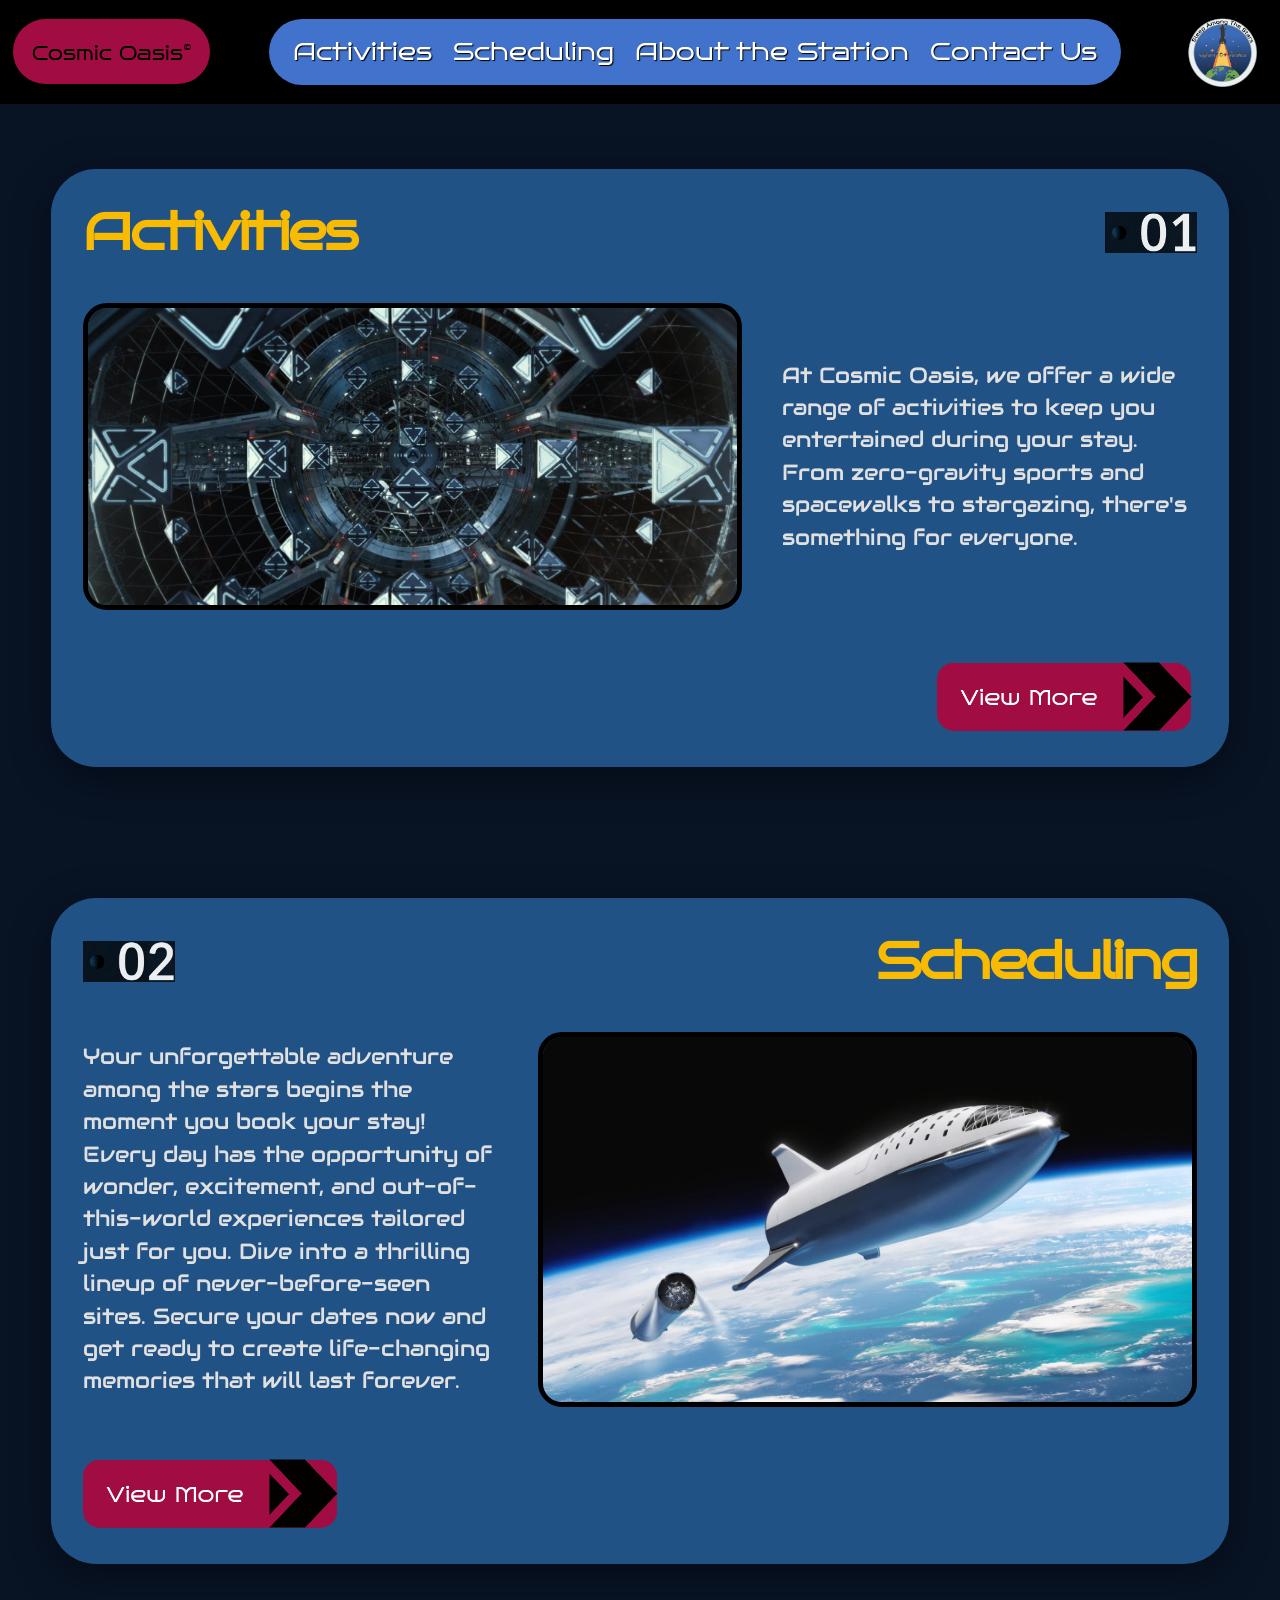
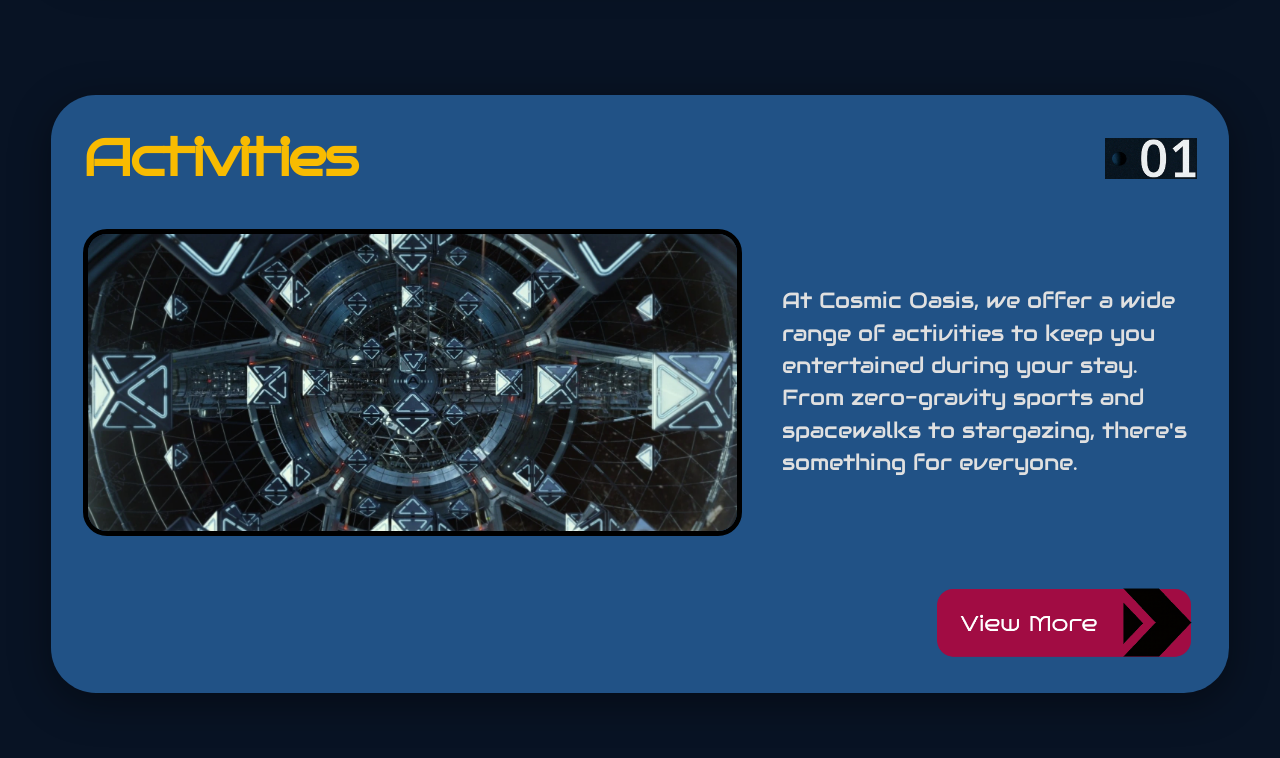
==== about.html @ a4fb6773 "phone test 3" ====
<!DOCTYPE html>
<html lang="en">
<head>
    <meta charset="UTF-8">
    <meta name="viewport" content="width=device-width, initial-scale=1.0">
    <title>About the Station - Cosmic Oasis</title>
    <link rel="stylesheet" href=https://fonts.googleapis.com/css?family=Lora|Audiowide|Bruno+Ace>
    <link rel="stylesheet" href="styles.css">
</head>
<body id="top">
    <a href="#top" class="scroll-top" id="scrollTopButton" aria-label="Back to top">↑</a>
    <nav class="navbar">
        <a href="index.html" class="home">Cosmic Oasis<sup>&copy;</sup></a>
            <div class="buttons">            
                <a href="activities.html">Activities</a>
                <a href="scheduling.html">Scheduling</a>
                <a href="about.html">About the Station</a>
                <a href="contact.html">Contact Us</a>
            </div> 
        <img src="images/icons/NewLogo.png" alt="Logo" class="logo">
    </nav>
    <script>
        const scrollTopButton = document.getElementById('scrollTopButton');
        const toggleScrollTop = () => {
            const isScrolled = window.pageYOffset > 20;
            scrollTopButton.classList.toggle('show', isScrolled);
        };
        window.addEventListener('scroll', toggleScrollTop);
        window.addEventListener('load', toggleScrollTop);
    </script>
    <div class="left-section">
        <div class="left-box">
            <div class="header">
                <h2>Activities</h2>
                <img src="images/icons/01.png" alt="Activities Icon" class="box-icon">
            </div>
            <div class="main-section-left">
                <div class="left-box-left-item">
                    <img src="images/BattleRoomFilm.webp" alt="Battle Room" class="box-image">
                </div>
                <div class="left-box-right-item">
                    <p>At Cosmic Oasis, we offer a wide range of activities to keep you entertained during your stay. 
                        From zero-gravity sports and spacewalks to stargazing, there's something for everyone.</p>
                </div>
            </div>
            <a class="box-button-left" href="activities.html">
                <img src="images/icons/button.png" alt="Button Icon" class="button-icon">
            </a>
        </div>
    </div>
    <div class="right-section">
        <div class="right-box">
            <div class="header">
                <img src="images/icons/02.png" alt="Scheduling Icon" class="scheduling-icon">
                <h2>Scheduling</h2>
            </div>
            <div class="main-section-right">
                <div class="right-box-left-item">
                    <p>Your unforgettable adventure among the stars begins the moment you book your stay! 
                        Every day has the opportunity of wonder, excitement, and out-of-this-world experiences 
                        tailored just for you. Dive into a thrilling lineup of never-before-seen sites. 
                        Secure your dates now and get ready to create life-changing memories that will last forever. </p>
                </div>
                <div class="right-box-right-item">
                    <img src="images/scheduling.webp" alt="Scheduling" class="box-image">
                </div>
            </div>
            <a class="box-button-right" href="scheduling.html">
                <img src="images/icons/button.png" alt="Button Icon" class="button-icon">
            </a>
        </div>
    </div>   
    <div class="left-section">
        <div class="left-box">
            <div class="header">
                <h2>Activities</h2>
                <img src="images/icons/01.png" alt="Activities Icon" class="box-icon">
            </div>
            <div class="main-section-left">
                <div class="left-box-left-item">
                    <img src="images/BattleRoomFilm.webp" alt="Battle Room" class="box-image">
                </div>
                <div class="left-box-right-item">
                    <p>At Cosmic Oasis, we offer a wide range of activities to keep you entertained during your stay. 
                        From zero-gravity sports and spacewalks to stargazing, there's something for everyone.</p>
                </div>
            </div>
            <a class="box-button-left" href="activities.html">
                <img src="images/icons/button.png" alt="Button Icon" class="button-icon">
            </a>
        </div>
    </div> 
</body>
</html>
---- styles.css ----
body, html{
    background-color: rgb(8, 19, 36);
    margin: 0;
}
nav{
    background-color: rgb(0, 0, 0);
    display: flex;
    align-content: center;
    padding: 0.8% 1%;
    font-family: bruno ace, sans-serif;   
}
.home{
    margin-right: 2%;
    background-color: rgb(161, 12, 67);
    border-radius: 50px;
    color: black;
    text-decoration: none;
    align-content: center;
    align-self: center;
    padding: 1.5%;
    text-align: center;
    font-size: 1.2rem;
}
.home:hover{
    color: rgb(248, 187, 1);
    text-shadow: 2px 2px 2px black;
}
div.buttons{
  display: flex;
  flex-wrap: wrap;
  align-self: center;
  align-items: center;
  justify-content: center;
  gap: 0.6rem;
  background-color: rgb(65, 115, 204);
  border-radius: 50px;
  margin-right: 6%;
  padding: 1% 1.5%;
  margin: 0% auto;
}
div.buttons a{
    font-size: 1.5rem;
    color: white;   
    margin: 0.35rem;
    text-decoration: none;
    text-shadow: 1px 1px 1px black;
}
.buttons a:hover{
    color: rgb(161, 12, 67);
    text-shadow: 1px 1px 1px white;
}
nav img{
    display: flex;
    width: 6%;
    height: 6%;
    min-width: 60px;
    border-radius: 100px;
    align-self: center;
    margin-left: 2%;
    padding: 0.5%;
}
div.firstbox{
    background-image: url("images/stars.jpg");
    background-size: cover;
    padding: 0.5% 5%;
    margin: 0;
}
h1{
    font-size: xxx-large;
    color: rgb(161, 12, 67);
    font-family: bruno ace, sans-serif;
    margin: 2.5%;
    margin-bottom: 0;
}
.welcome{  
    display: flex;
    gap: 1.5rem;          
    align-items: center;
    flex-wrap: wrap;
}
div.welcome-text{
    color: white;
    font-family: audiowide, sans-serif;
    font-size: 1.4rem;
    flex: 1 1 300px; 
}
.heroButton{
    display: inline-block;
    margin: auto;
    background: none;
    margin: 0%;
    border: none;
    cursor: pointer;
    transition: transform 0.2s ease;
}
.heroButton:hover{
    transform: scale(1.05);
}
div.welcome-image{
    flex: 1 1 450px;
    padding: 2%;
}
.firstbox .spacehotel{
    width: 100%;
    border-radius: 20px;
    margin-top: 2%;
    border: 3px solid rgb(8, 19, 36);
}
div.left-section{
    background-color: rgb(8, 19, 36);
    padding: 2% 4%;
    margin: 0;
}
div.left-box{
    display: flex;
    flex-direction: column;
    gap: 1.5rem;
    background-color: rgb(33, 82, 134);
    border: none;
    border-radius: 45px;
    padding: 2rem;
    color: white;
    margin: 40px auto;
    max-width: 1200px;
    box-shadow: 0 10px 40px rgba(0, 0, 0, 0.4);
}
.header{
    display: flex;
    justify-content: space-between;
    align-items: center;
    margin-bottom: 1rem;
}
.header h2{
    font-family: 'Bruno Ace', sans-serif;
    font-size: 3.2rem;
    font-weight: 700;
    color: rgb(248, 187, 1);
    margin: 0;
    letter-spacing: -2px;
}
.box-icon{
    width: 92px;
    height: auto;
    flex-shrink: 0;
}
.main-section-left{
    display: flex;
    gap: 2.5rem;
    flex: 1;
}
.left-box-left-item{
    flex: 1.25;
    border: 5px solid #000000;
    border-radius: 24px;
    overflow: hidden;
    box-shadow: inset 0 0 30px rgba(0, 0, 0, 0.7);
}
.box-image{
    width: 100%;
    height: 100%;               
    object-fit: cover;      
    display: block;
}
.left-box-right-item{
    flex: 0.8;
    display: flex;
    flex-direction: column;
    justify-content: center;
    font-family: 'Audiowide', sans-serif;
}
.left-box-right-item p{
    font-size: 1.35rem;
    line-height: 1.5;
    margin: 0;
    color: #e0e0e0;
}
.box-button-left{
    margin-top: 1.5rem;
    margin-left: auto;
    background: none;
    border: none;
    padding: 0;
    cursor: pointer;
    transition: transform 0.2s ease;
}
.box-button-left:hover, .box-button-right:hover{
    transform: scale(1.05);
}
.button-icon{
    width: 100%;
    max-width: 260px;
    height: auto;
    display: block;
}
@media (max-width: 768px){
    html{
        font-size: 0.8rem
    }
    nav{
        padding: 1%;
    }
    .home{
        padding: 3.5%;
        border-radius: 30px;
    }
    div.buttons{
        border-radius: 40px;
    }
    .main-section-left{
        flex-direction: column;
        gap: 1.8rem;
    }
    .header h2{
        font-size: 2.4rem;
    }
    .activities-icon{
        width: 68px;
    }
    .left-box-left-item{
        max-height: 420px;
    }
    .left-box-right-item p{
        font-size: 1.2rem;
    }
    .right-box-left-item{
        font-size: 1.2rem;
    }
    .right-box-right-item p{
        max-height: 420px;
    }
    .main-section-right{
        flex-direction: column-reverse;
    }
}
.scroll-top{
    position: fixed;
    top: 1rem;
    right: 1rem;
    width: 3rem;
    height: 3rem;
    display: flex;
    align-items: center;
    justify-content: center;
    background: rgba(255, 255, 255, 0.95);
    color: rgb(0, 0, 0);
    text-decoration: none;
    font-size: 1.5rem;
    font-weight: 700;
    border-radius: 50%;
    box-shadow: 0 6px 18px rgba(0, 0, 0, 0.3);
    z-index: 999;
    opacity: 0;
    visibility: hidden;
    pointer-events: none;
    transition: opacity 0.2s ease, transform 0.2s ease, background 0.2s ease;
}
.scroll-top.show{
    opacity: 1;
    visibility: visible;
    pointer-events: auto;
}
.scroll-top:hover{
    transform: translateY(-2px);
    background: rgb(248, 187, 1);
}
@media (max-width: 600px){
    .scroll-top{
        top: 0.75rem;
        right: 0.75rem;
        width: 2.6rem;
        height: 2.6rem;
        font-size: 1.3rem;
    }
}
div.right-section{
    background-color: rgb(8, 19, 36);
    padding: 2% 4%;
    margin: 0;
}
div.right-box{
    display: flex;
    flex-direction: column;
    gap: 1.5rem;
    background-color: rgb(33, 82, 134);
    border: none;
    border-radius: 45px;
    padding: 2rem;
    color: white;
    margin: 40px auto;
    max-width: 1200px;
    box-shadow: 0 10px 40px rgba(0, 0, 0, 0.4);
}
.scheduling-icon{
    width: 92px;
    height: auto;
    flex-shrink: 0;
}
.main-section-right{
    display: flex;
    gap: 2.5rem;
    flex: 1;
}
.right-box-left-item{
    flex: 0.8;
    display: flex;
    flex-direction: column;
    justify-content: center;
    font-family: 'Audiowide', sans-serif;
}
.right-box-right-item{
    flex: 1.25;
    border: 5px solid #000000;
    border-radius: 24px;
    overflow: hidden;
    box-shadow: inset 0 0 30px rgba(0, 0, 0, 0.7);
}
.right-box-left-item p{
    font-size: 1.35rem;
    line-height: 1.5;
    margin: 0;
    color: #e0e0e0;
}
.box-button-right{
    margin-top: 1.5rem;
    margin-right: auto;
    background: none;
    border: none;
    padding: 0;
    cursor: pointer;
    transition: transform 0.2s ease;
}
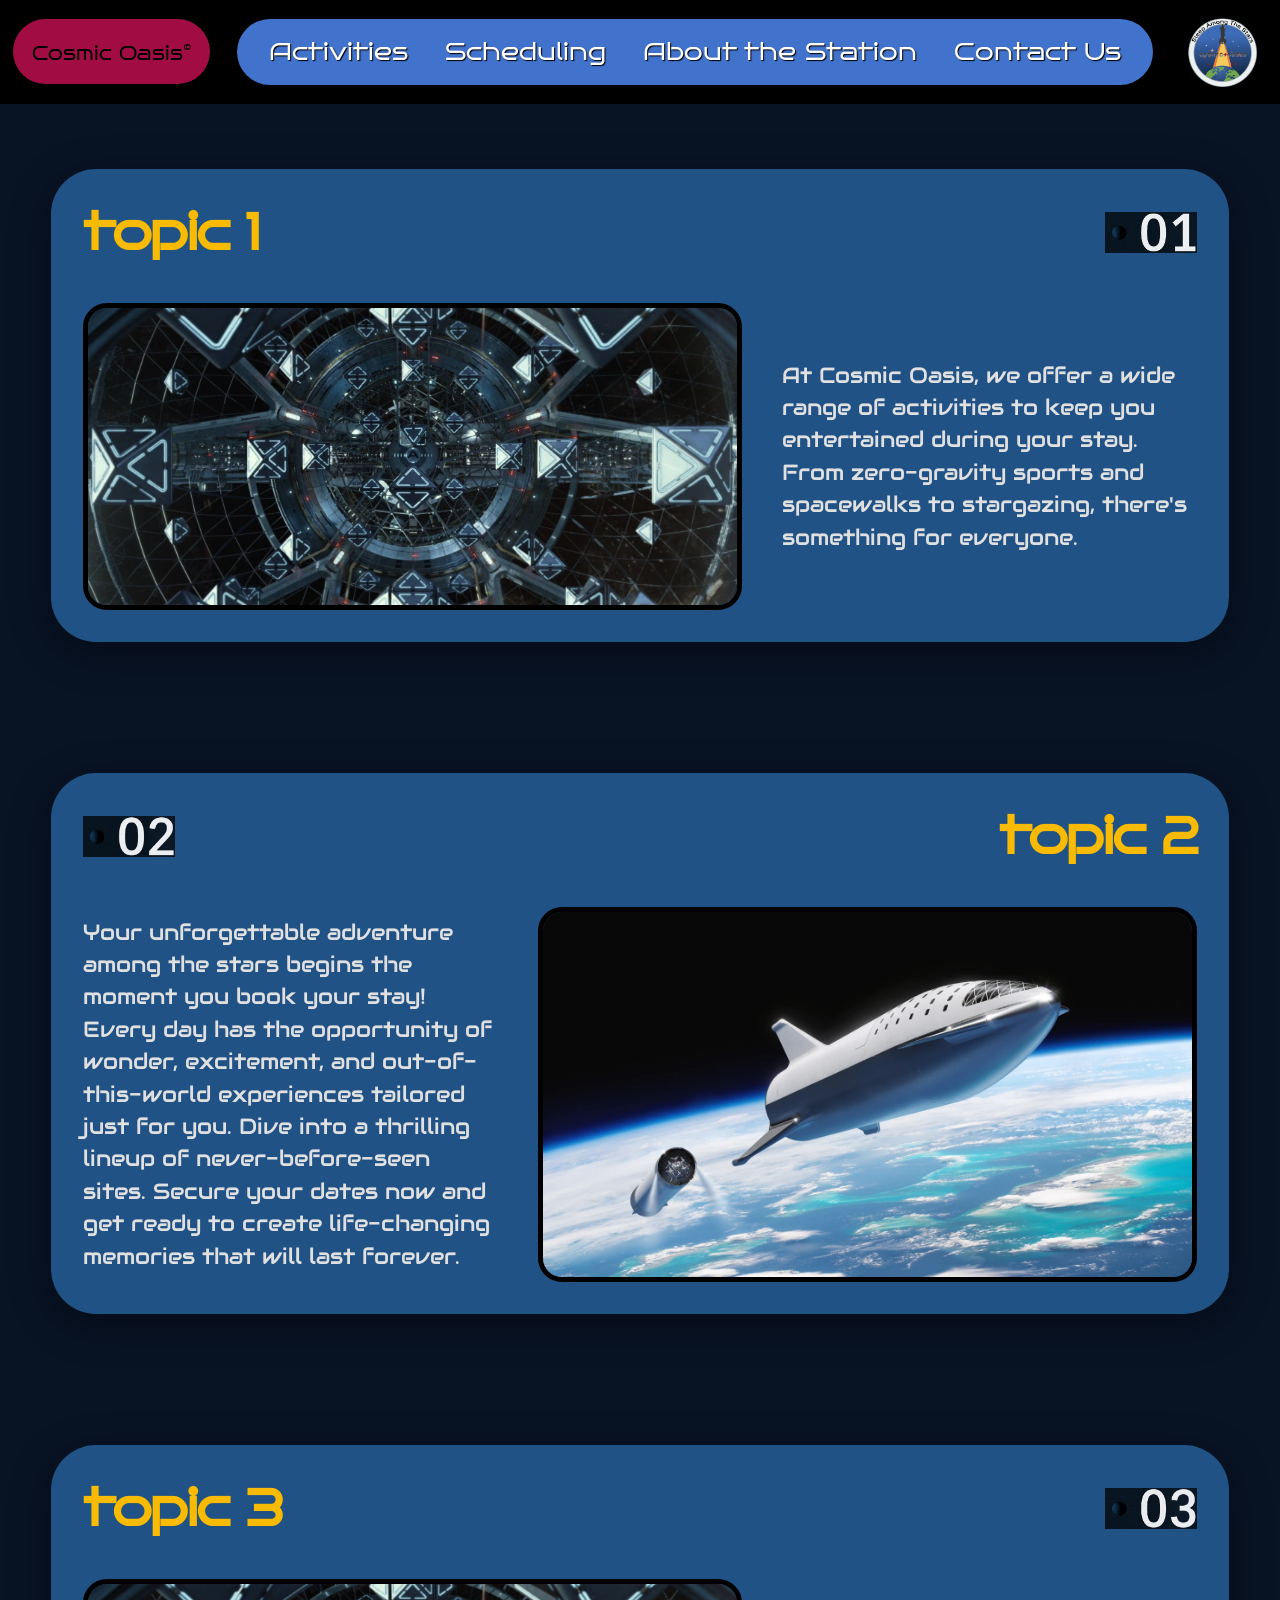
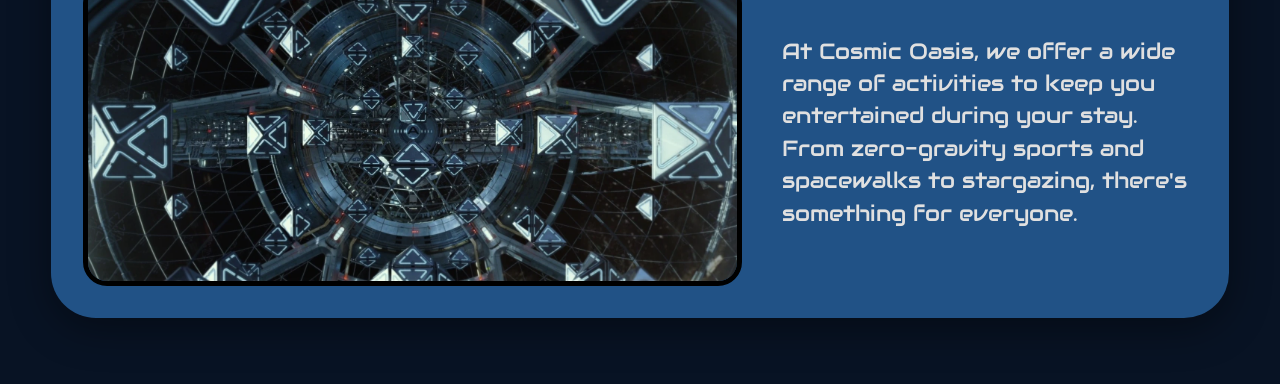
==== commit 52f37674: "phone test" ====
--- a/about.html
+++ b/about.html
@@ -31,8 +31,8 @@
     <div class="left-section">
         <div class="left-box">
             <div class="header">
-                <h2>Activities</h2>
-                <img src="images/icons/01.png" alt="Activities Icon" class="box-icon">
+                <h2>topic 1</h2>
+                <img src="images/icons/01.png" alt="01 Icon" class="box-icon">
             </div>
             <div class="main-section-left">
                 <div class="left-box-left-item">
@@ -43,16 +43,13 @@
                         From zero-gravity sports and spacewalks to stargazing, there's something for everyone.</p>
                 </div>
             </div>
-            <a class="box-button-left" href="activities.html">
-                <img src="images/icons/button.png" alt="Button Icon" class="button-icon">
-            </a>
         </div>
     </div>
     <div class="right-section">
         <div class="right-box">
             <div class="header">
-                <img src="images/icons/02.png" alt="Scheduling Icon" class="scheduling-icon">
-                <h2>Scheduling</h2>
+                <img src="images/icons/02.png" alt="02 Icon" class="box-icon">
+                <h2>topic 2</h2>
             </div>
             <div class="main-section-right">
                 <div class="right-box-left-item">
@@ -65,16 +62,13 @@
                     <img src="images/scheduling.webp" alt="Scheduling" class="box-image">
                 </div>
             </div>
-            <a class="box-button-right" href="scheduling.html">
-                <img src="images/icons/button.png" alt="Button Icon" class="button-icon">
-            </a>
         </div>
     </div>   
     <div class="left-section">
         <div class="left-box">
             <div class="header">
-                <h2>Activities</h2>
-                <img src="images/icons/01.png" alt="Activities Icon" class="box-icon">
+                <h2>topic 3</h2>
+                <img src="images/icons/03.png" alt="03 Icon" class="box-icon">
             </div>
             <div class="main-section-left">
                 <div class="left-box-left-item">
@@ -85,9 +79,6 @@
                         From zero-gravity sports and spacewalks to stargazing, there's something for everyone.</p>
                 </div>
             </div>
-            <a class="box-button-left" href="activities.html">
-                <img src="images/icons/button.png" alt="Button Icon" class="button-icon">
-            </a>
         </div>
     </div> 
 </body>
--- a/styles.css
+++ b/styles.css
@@ -29,7 +29,6 @@
   display: flex;
   flex-wrap: wrap;
   align-self: center;
-  align-items: center;
   justify-content: center;
   gap: 0.6rem;
   background-color: rgb(65, 115, 204);
@@ -42,6 +41,7 @@
     font-size: 1.5rem;
     color: white;   
     margin: 0.35rem;
+    padding: 0 0.5rem;
     text-decoration: none;
     text-shadow: 1px 1px 1px black;
 }
@@ -213,7 +213,7 @@
     .header h2{
         font-size: 2.4rem;
     }
-    .activities-icon{
+    .box-icon{
         width: 68px;
     }
     .left-box-left-item{
@@ -263,15 +263,6 @@
     transform: translateY(-2px);
     background: rgb(248, 187, 1);
 }
-@media (max-width: 600px){
-    .scroll-top{
-        top: 0.75rem;
-        right: 0.75rem;
-        width: 2.6rem;
-        height: 2.6rem;
-        font-size: 1.3rem;
-    }
-}
 div.right-section{
     background-color: rgb(8, 19, 36);
     padding: 2% 4%;
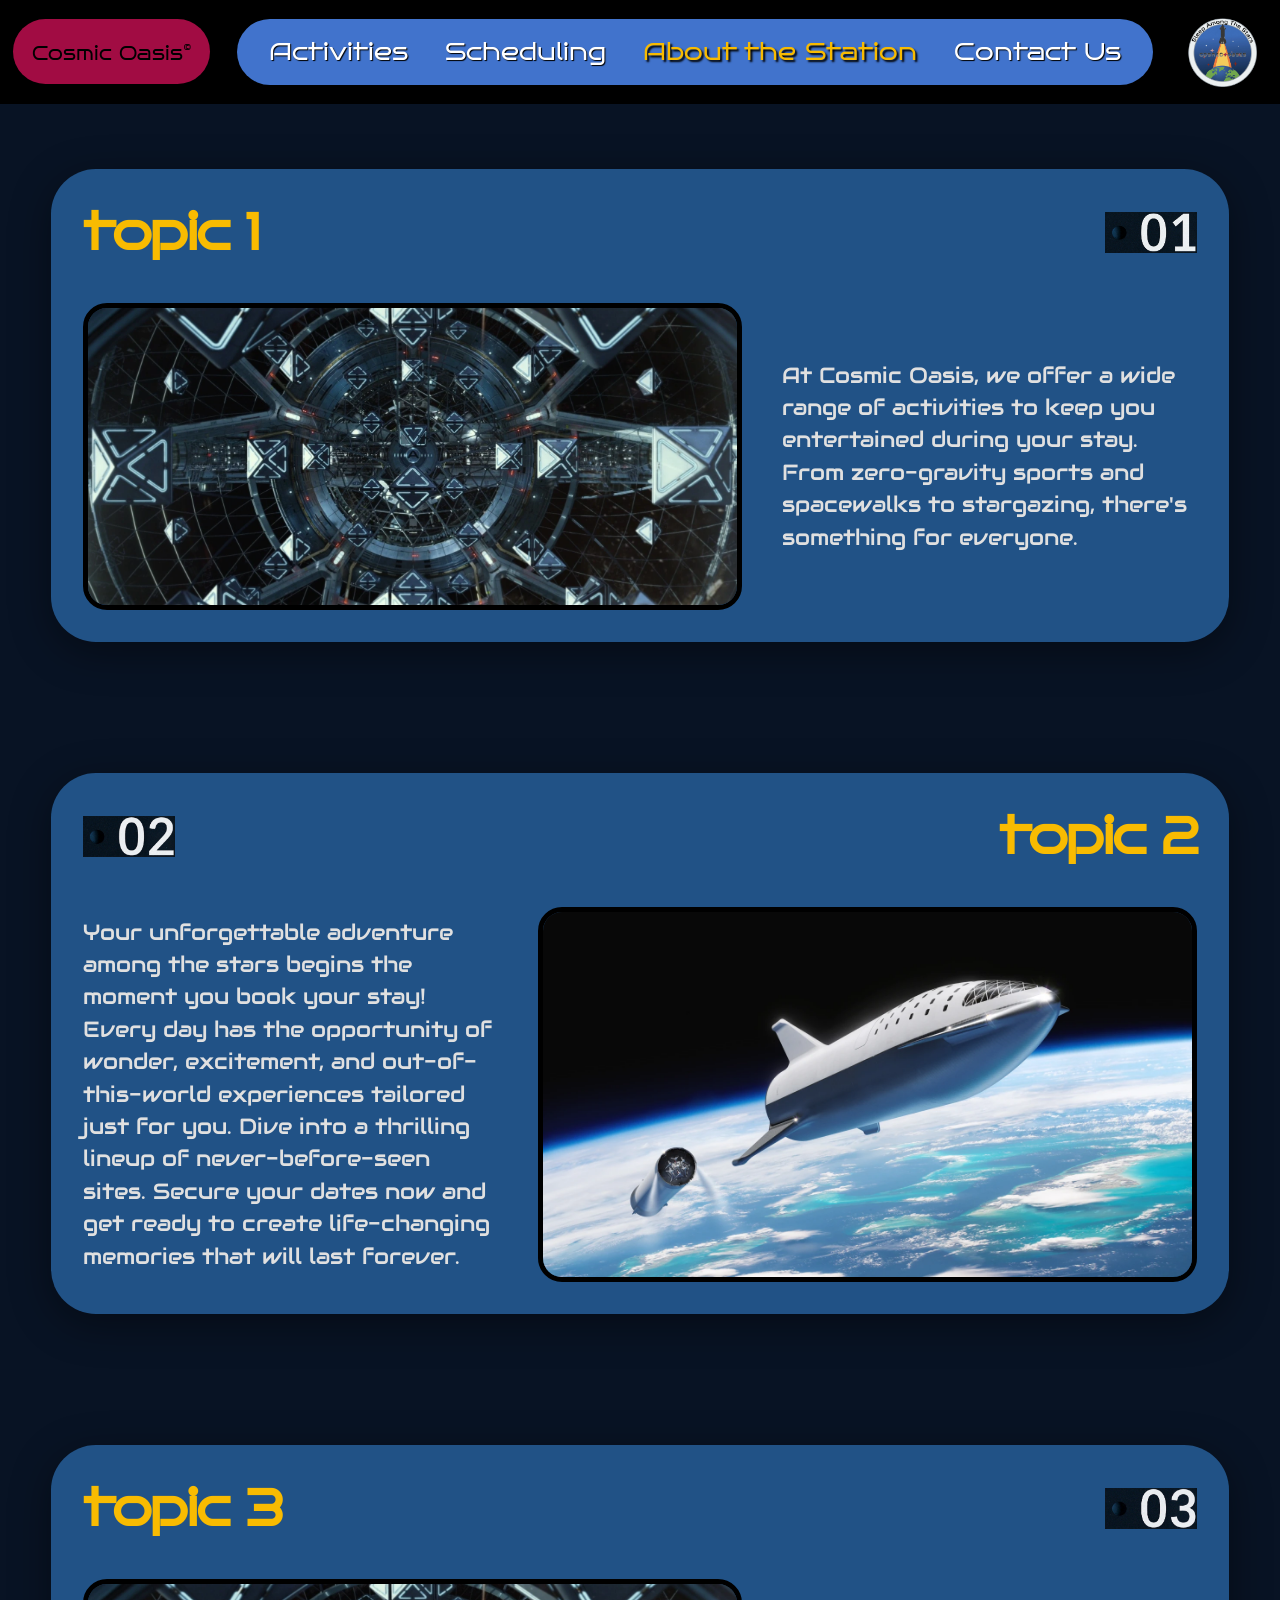
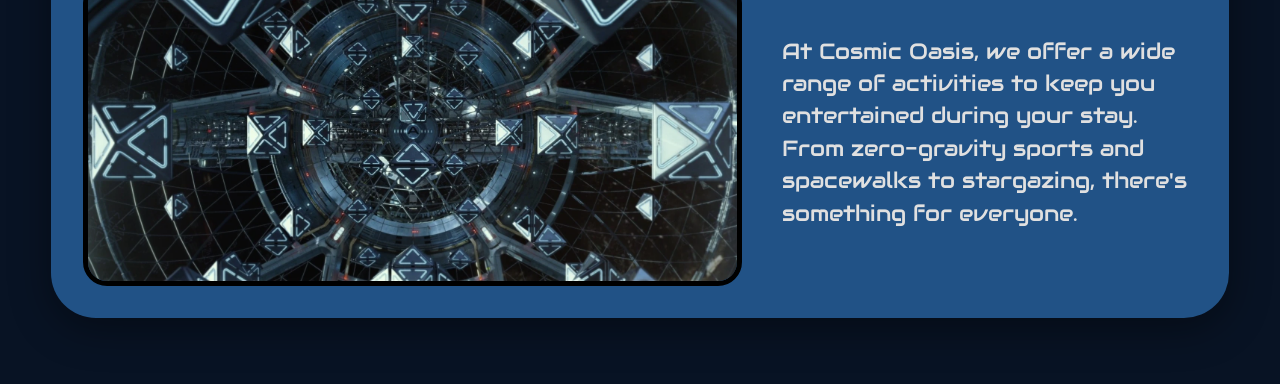
==== commit 2a415d5b: "active" ====
--- a/about.html
+++ b/about.html
@@ -14,7 +14,7 @@
             <div class="buttons">            
                 <a href="activities.html">Activities</a>
                 <a href="scheduling.html">Scheduling</a>
-                <a href="about.html">About the Station</a>
+                <a href="about.html" class="active">About the Station</a>
                 <a href="contact.html">Contact Us</a>
             </div> 
         <img src="images/icons/NewLogo.png" alt="Logo" class="logo">
--- a/styles.css
+++ b/styles.css
@@ -44,6 +44,10 @@
     padding: 0 0.5rem;
     text-decoration: none;
     text-shadow: 1px 1px 1px black;
+}
+div.buttons a.active{
+    color: rgb(248, 187, 1);
+    text-shadow: 2px 2px 2px black;
 }
 .buttons a:hover{
     color: rgb(161, 12, 67);
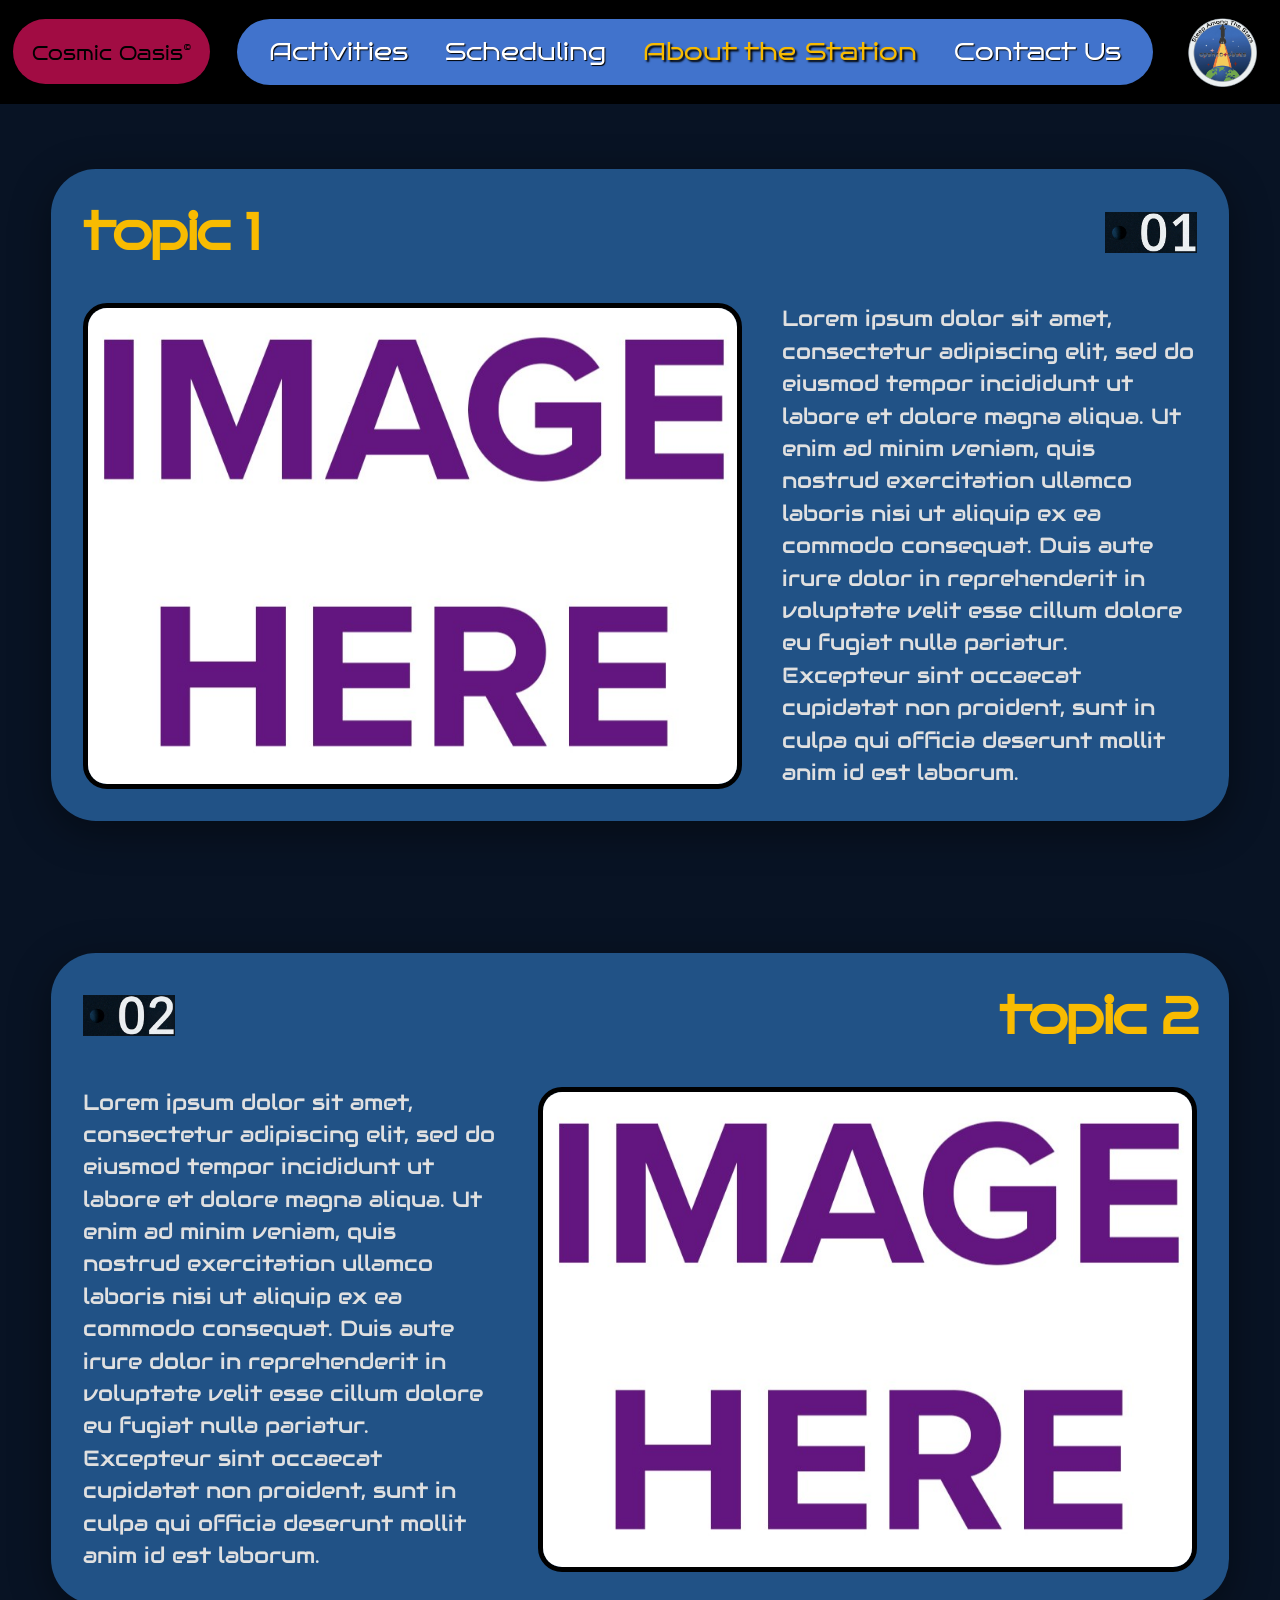
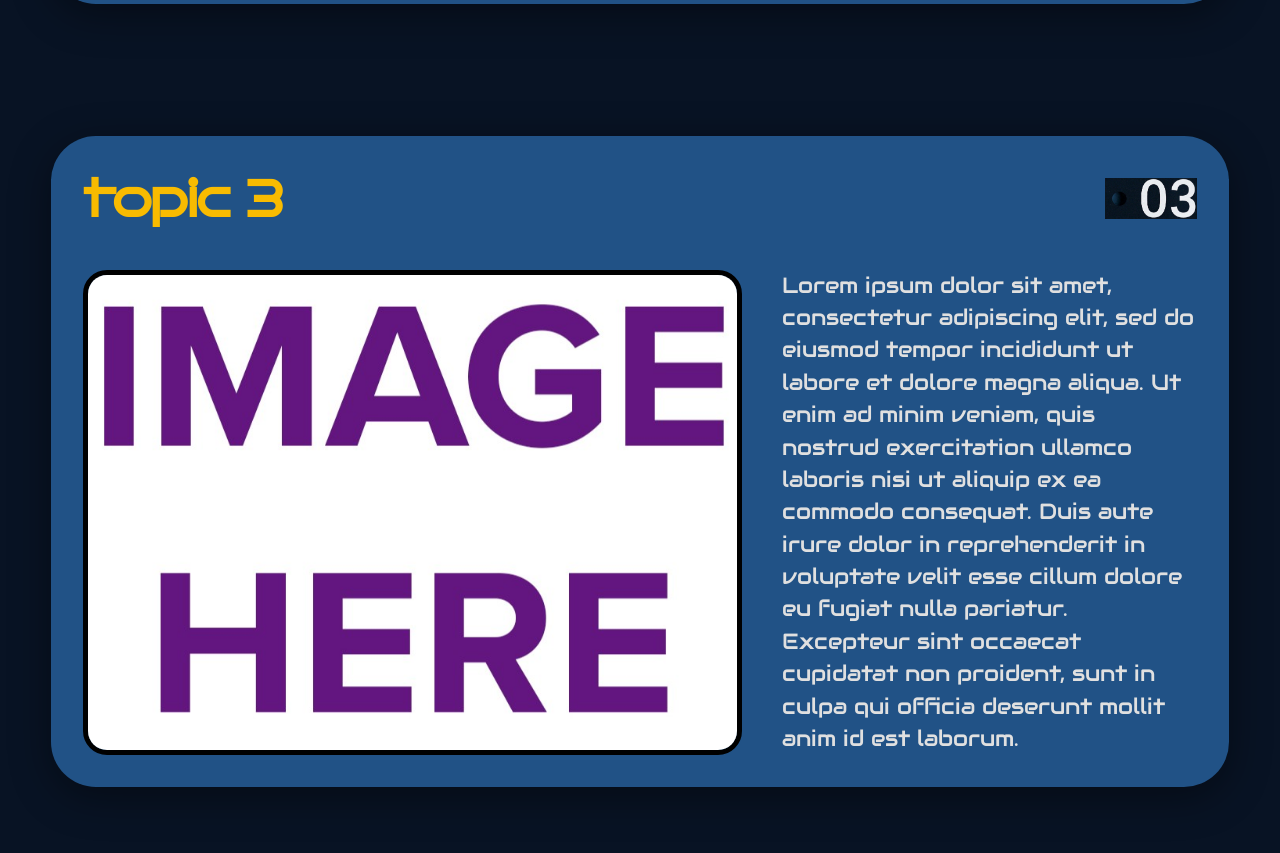
==== commit 2a8dfbc5: "rough draft" ====
--- a/about.html
+++ b/about.html
@@ -36,11 +36,10 @@
             </div>
             <div class="main-section-left">
                 <div class="left-box-left-item">
-                    <img src="images/BattleRoomFilm.webp" alt="Battle Room" class="box-image">
+                    <img src="images/image-here-placeholder.jpg" alt="temp" class="box-image">
                 </div>
                 <div class="left-box-right-item">
-                    <p>At Cosmic Oasis, we offer a wide range of activities to keep you entertained during your stay. 
-                        From zero-gravity sports and spacewalks to stargazing, there's something for everyone.</p>
+                    <p>Lorem ipsum dolor sit amet, consectetur adipiscing elit, sed do eiusmod tempor incididunt ut labore et dolore magna aliqua. Ut enim ad minim veniam, quis nostrud exercitation ullamco laboris nisi ut aliquip ex ea commodo consequat. Duis aute irure dolor in reprehenderit in voluptate velit esse cillum dolore eu fugiat nulla pariatur. Excepteur sint occaecat cupidatat non proident, sunt in culpa qui officia deserunt mollit anim id est laborum.</p>
                 </div>
             </div>
         </div>
@@ -53,13 +52,10 @@
             </div>
             <div class="main-section-right">
                 <div class="right-box-left-item">
-                    <p>Your unforgettable adventure among the stars begins the moment you book your stay! 
-                        Every day has the opportunity of wonder, excitement, and out-of-this-world experiences 
-                        tailored just for you. Dive into a thrilling lineup of never-before-seen sites. 
-                        Secure your dates now and get ready to create life-changing memories that will last forever. </p>
+                    <p>Lorem ipsum dolor sit amet, consectetur adipiscing elit, sed do eiusmod tempor incididunt ut labore et dolore magna aliqua. Ut enim ad minim veniam, quis nostrud exercitation ullamco laboris nisi ut aliquip ex ea commodo consequat. Duis aute irure dolor in reprehenderit in voluptate velit esse cillum dolore eu fugiat nulla pariatur. Excepteur sint occaecat cupidatat non proident, sunt in culpa qui officia deserunt mollit anim id est laborum.</p>
                 </div>
                 <div class="right-box-right-item">
-                    <img src="images/scheduling.webp" alt="Scheduling" class="box-image">
+                    <img src="images/image-here-placeholder.jpg" alt="temp" class="box-image">
                 </div>
             </div>
         </div>
@@ -72,11 +68,10 @@
             </div>
             <div class="main-section-left">
                 <div class="left-box-left-item">
-                    <img src="images/BattleRoomFilm.webp" alt="Battle Room" class="box-image">
+                    <img src="images/image-here-placeholder.jpg" alt="temp" class="box-image">
                 </div>
                 <div class="left-box-right-item">
-                    <p>At Cosmic Oasis, we offer a wide range of activities to keep you entertained during your stay. 
-                        From zero-gravity sports and spacewalks to stargazing, there's something for everyone.</p>
+                    <p>Lorem ipsum dolor sit amet, consectetur adipiscing elit, sed do eiusmod tempor incididunt ut labore et dolore magna aliqua. Ut enim ad minim veniam, quis nostrud exercitation ullamco laboris nisi ut aliquip ex ea commodo consequat. Duis aute irure dolor in reprehenderit in voluptate velit esse cillum dolore eu fugiat nulla pariatur. Excepteur sint occaecat cupidatat non proident, sunt in culpa qui officia deserunt mollit anim id est laborum.</p>
                 </div>
             </div>
         </div>
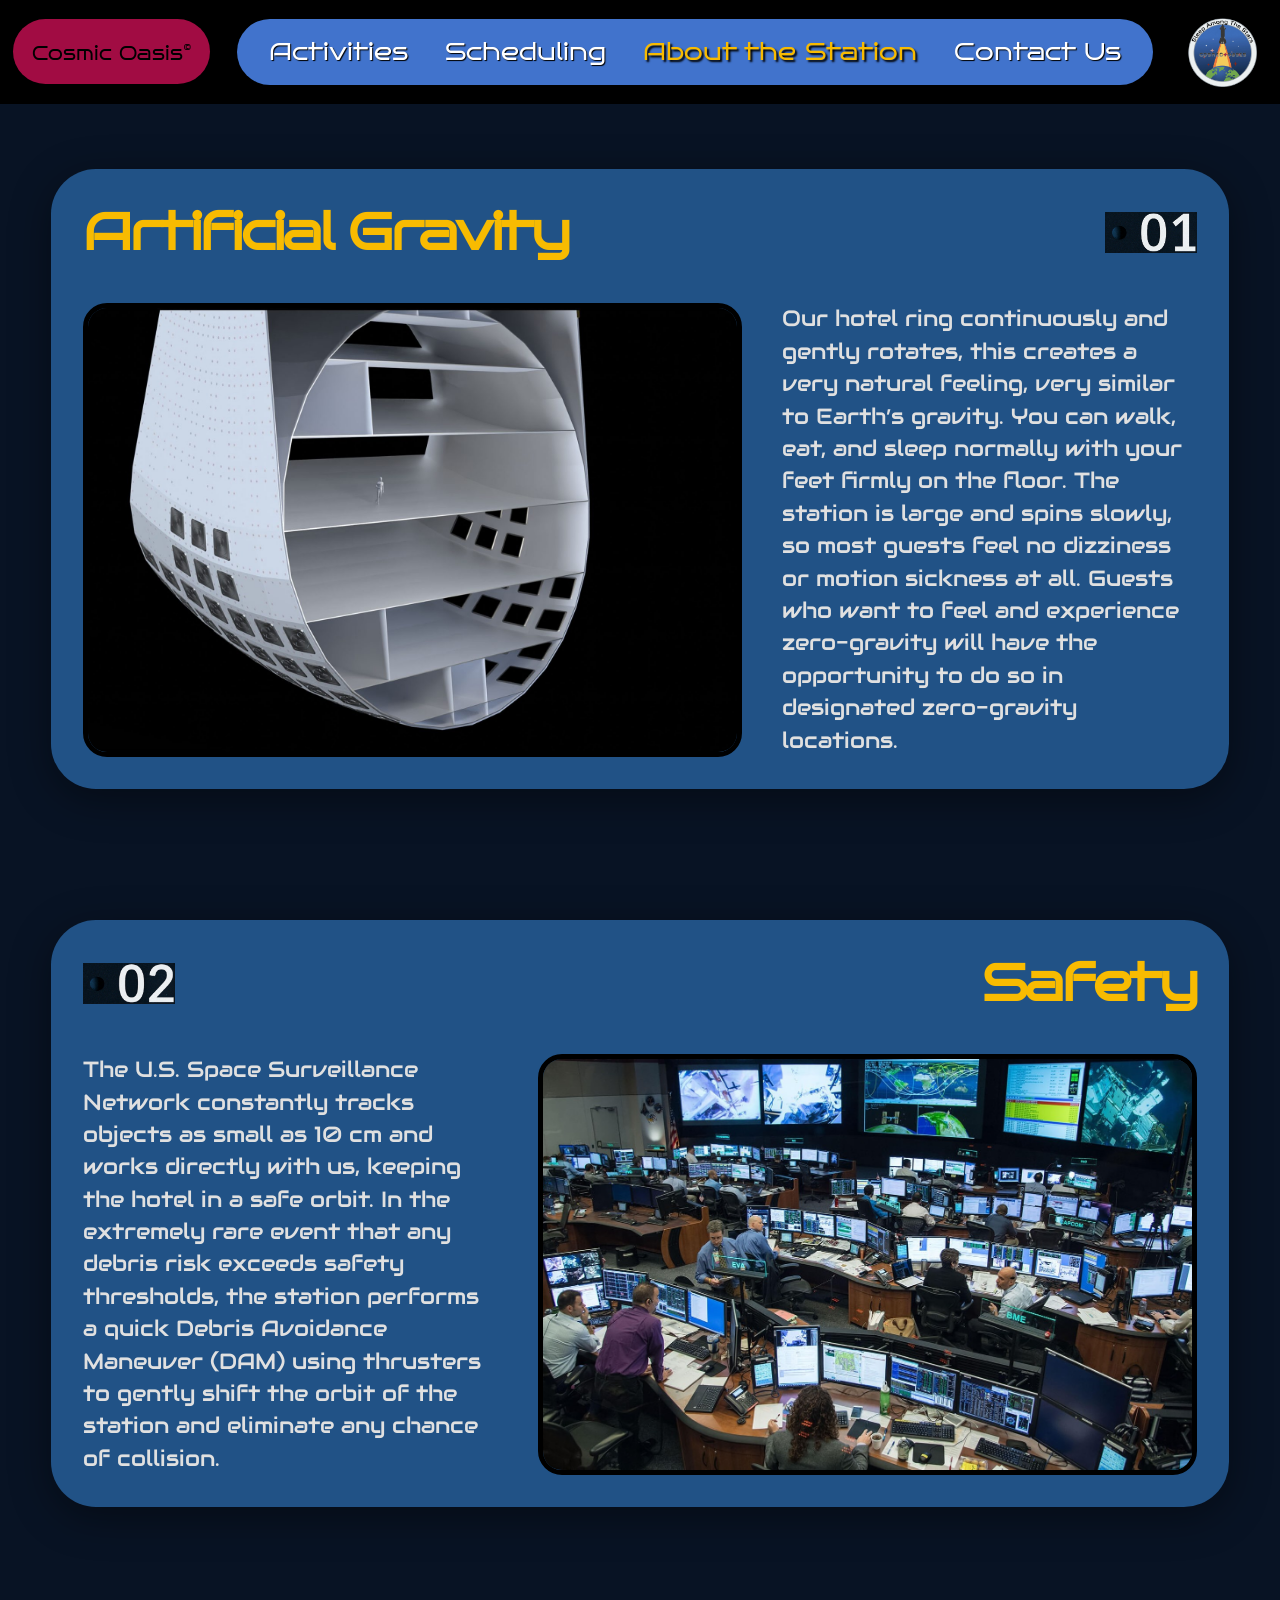
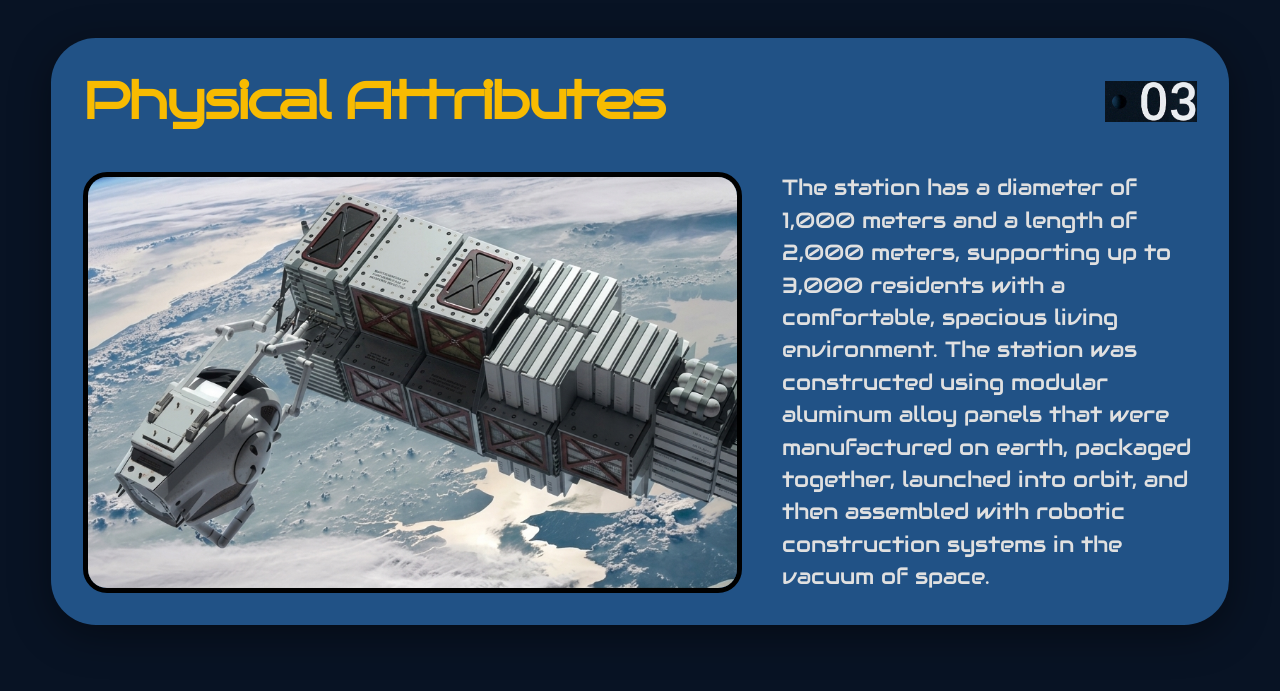
==== commit 963f5a56: "phone test" ====
--- a/about.html
+++ b/about.html
@@ -31,15 +31,18 @@
     <div class="left-section">
         <div class="left-box">
             <div class="header">
-                <h2>topic 1</h2>
+                <h2>Artificial Gravity</h2>
                 <img src="images/icons/01.png" alt="01 Icon" class="box-icon">
             </div>
             <div class="main-section-left">
                 <div class="left-box-left-item">
-                    <img src="images/image-here-placeholder.jpg" alt="temp" class="box-image">
+                    <img src="images/stationcutaway.jpg" alt="station cutaway" class="box-image">
                 </div>
                 <div class="left-box-right-item">
-                    <p>Lorem ipsum dolor sit amet, consectetur adipiscing elit, sed do eiusmod tempor incididunt ut labore et dolore magna aliqua. Ut enim ad minim veniam, quis nostrud exercitation ullamco laboris nisi ut aliquip ex ea commodo consequat. Duis aute irure dolor in reprehenderit in voluptate velit esse cillum dolore eu fugiat nulla pariatur. Excepteur sint occaecat cupidatat non proident, sunt in culpa qui officia deserunt mollit anim id est laborum.</p>
+                    <p>Our hotel ring continuously and gently rotates, this creates a very natural feeling, 
+                        very similar to Earth’s gravity. You can walk, eat, and sleep normally with your feet firmly on the floor. 
+                        The station is large and spins slowly, so most guests feel no dizziness or motion sickness at all. 
+                        Guests who want to feel and experience zero-gravity will have the opportunity to do so in designated zero-gravity locations.</p>
                 </div>
             </div>
         </div>
@@ -48,14 +51,18 @@
         <div class="right-box">
             <div class="header">
                 <img src="images/icons/02.png" alt="02 Icon" class="box-icon">
-                <h2>topic 2</h2>
+                <h2>Safety</h2>
             </div>
             <div class="main-section-right">
                 <div class="right-box-left-item">
-                    <p>Lorem ipsum dolor sit amet, consectetur adipiscing elit, sed do eiusmod tempor incididunt ut labore et dolore magna aliqua. Ut enim ad minim veniam, quis nostrud exercitation ullamco laboris nisi ut aliquip ex ea commodo consequat. Duis aute irure dolor in reprehenderit in voluptate velit esse cillum dolore eu fugiat nulla pariatur. Excepteur sint occaecat cupidatat non proident, sunt in culpa qui officia deserunt mollit anim id est laborum.</p>
+                    <p>The U.S. Space Surveillance Network constantly tracks objects as small as 10 cm 
+                        and works directly with us, keeping the hotel in a safe orbit. In the extremely rare 
+                        event that any debris risk exceeds safety thresholds, the station performs a quick Debris 
+                        Avoidance Maneuver (DAM) using thrusters to gently shift the orbit of the station and eliminate 
+                        any chance of collision.</p>
                 </div>
                 <div class="right-box-right-item">
-                    <img src="images/image-here-placeholder.jpg" alt="temp" class="box-image">
+                    <img src="images/debreeavoidance.jpeg" alt="Debris Avoidance" class="box-image">
                 </div>
             </div>
         </div>
@@ -63,15 +70,19 @@
     <div class="left-section">
         <div class="left-box">
             <div class="header">
-                <h2>topic 3</h2>
+                <h2>Physical Attributes</h2>
                 <img src="images/icons/03.png" alt="03 Icon" class="box-icon">
             </div>
             <div class="main-section-left">
                 <div class="left-box-left-item">
-                    <img src="images/image-here-placeholder.jpg" alt="temp" class="box-image">
+                    <img src="images/robot.png" alt="robot" class="box-image">
                 </div>
                 <div class="left-box-right-item">
-                    <p>Lorem ipsum dolor sit amet, consectetur adipiscing elit, sed do eiusmod tempor incididunt ut labore et dolore magna aliqua. Ut enim ad minim veniam, quis nostrud exercitation ullamco laboris nisi ut aliquip ex ea commodo consequat. Duis aute irure dolor in reprehenderit in voluptate velit esse cillum dolore eu fugiat nulla pariatur. Excepteur sint occaecat cupidatat non proident, sunt in culpa qui officia deserunt mollit anim id est laborum.</p>
+                    <p>The station has a diameter of 1,000 meters and a length of 2,000 meters, 
+                        supporting up to 3,000 residents with a comfortable, spacious living environment. 
+                        The station was constructed using modular aluminum alloy panels that were manufactured 
+                        on earth, packaged together, launched into orbit, and then assembled with robotic construction 
+                        systems in the vacuum of space.</p>
                 </div>
             </div>
         </div>
--- a/styles.css
+++ b/styles.css
@@ -203,6 +203,9 @@
     nav{
         padding: 1%;
     }
+    div.buttons a {
+        font-size: 1.2rem;
+    }
     .home{
         padding: 3.5%;
         border-radius: 30px;
@@ -324,3 +327,41 @@
     cursor: pointer;
     transition: transform 0.2s ease;
 }
+div.social-links{
+    display: flex;
+    gap: 1rem;
+    margin-top: 0.5rem;
+    gap: 0.5rem;
+}
+.facebook{
+    background-color: #3b5998;
+    color: white;
+    padding: 0.5rem 1rem;
+    border-radius: 20px;
+    text-decoration: none;
+    font-size: 1rem;
+}
+.x{
+    background-color: #000000;
+    color: white;
+    padding: 0.5rem 1.5rem;
+    border-radius: 20px;
+    text-decoration: none;
+    font-size: 1rem;
+}
+.instagram{
+    background-color: #e1306c;
+    color: white;
+    padding: 0.5rem 1rem;
+    border-radius: 20px;
+    text-decoration: none;
+    font-size: 1rem;
+}
+.rooms{
+    display: flex;
+    gap: 1rem;
+    justify-content: center;
+    margin-top: 2rem;
+    margin: 5%;
+    background-color: rgb(65, 115, 204);
+}
